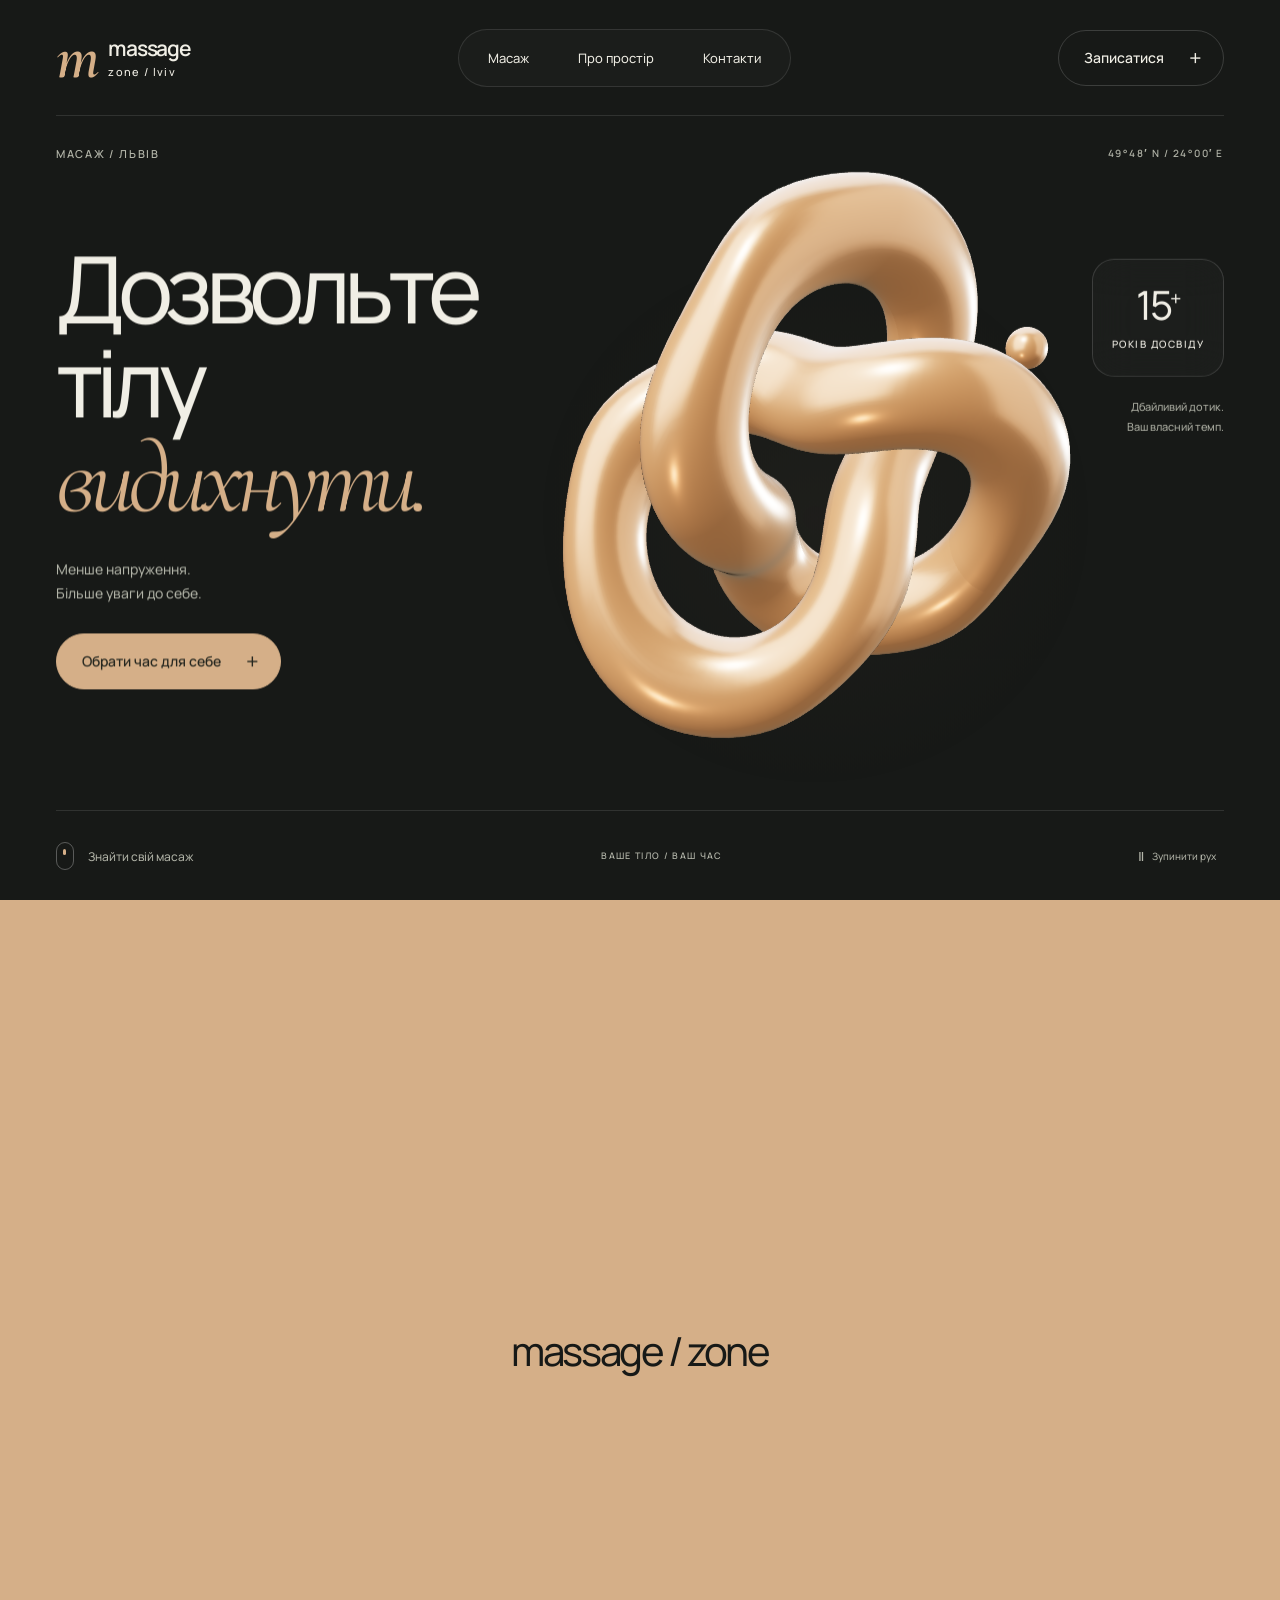
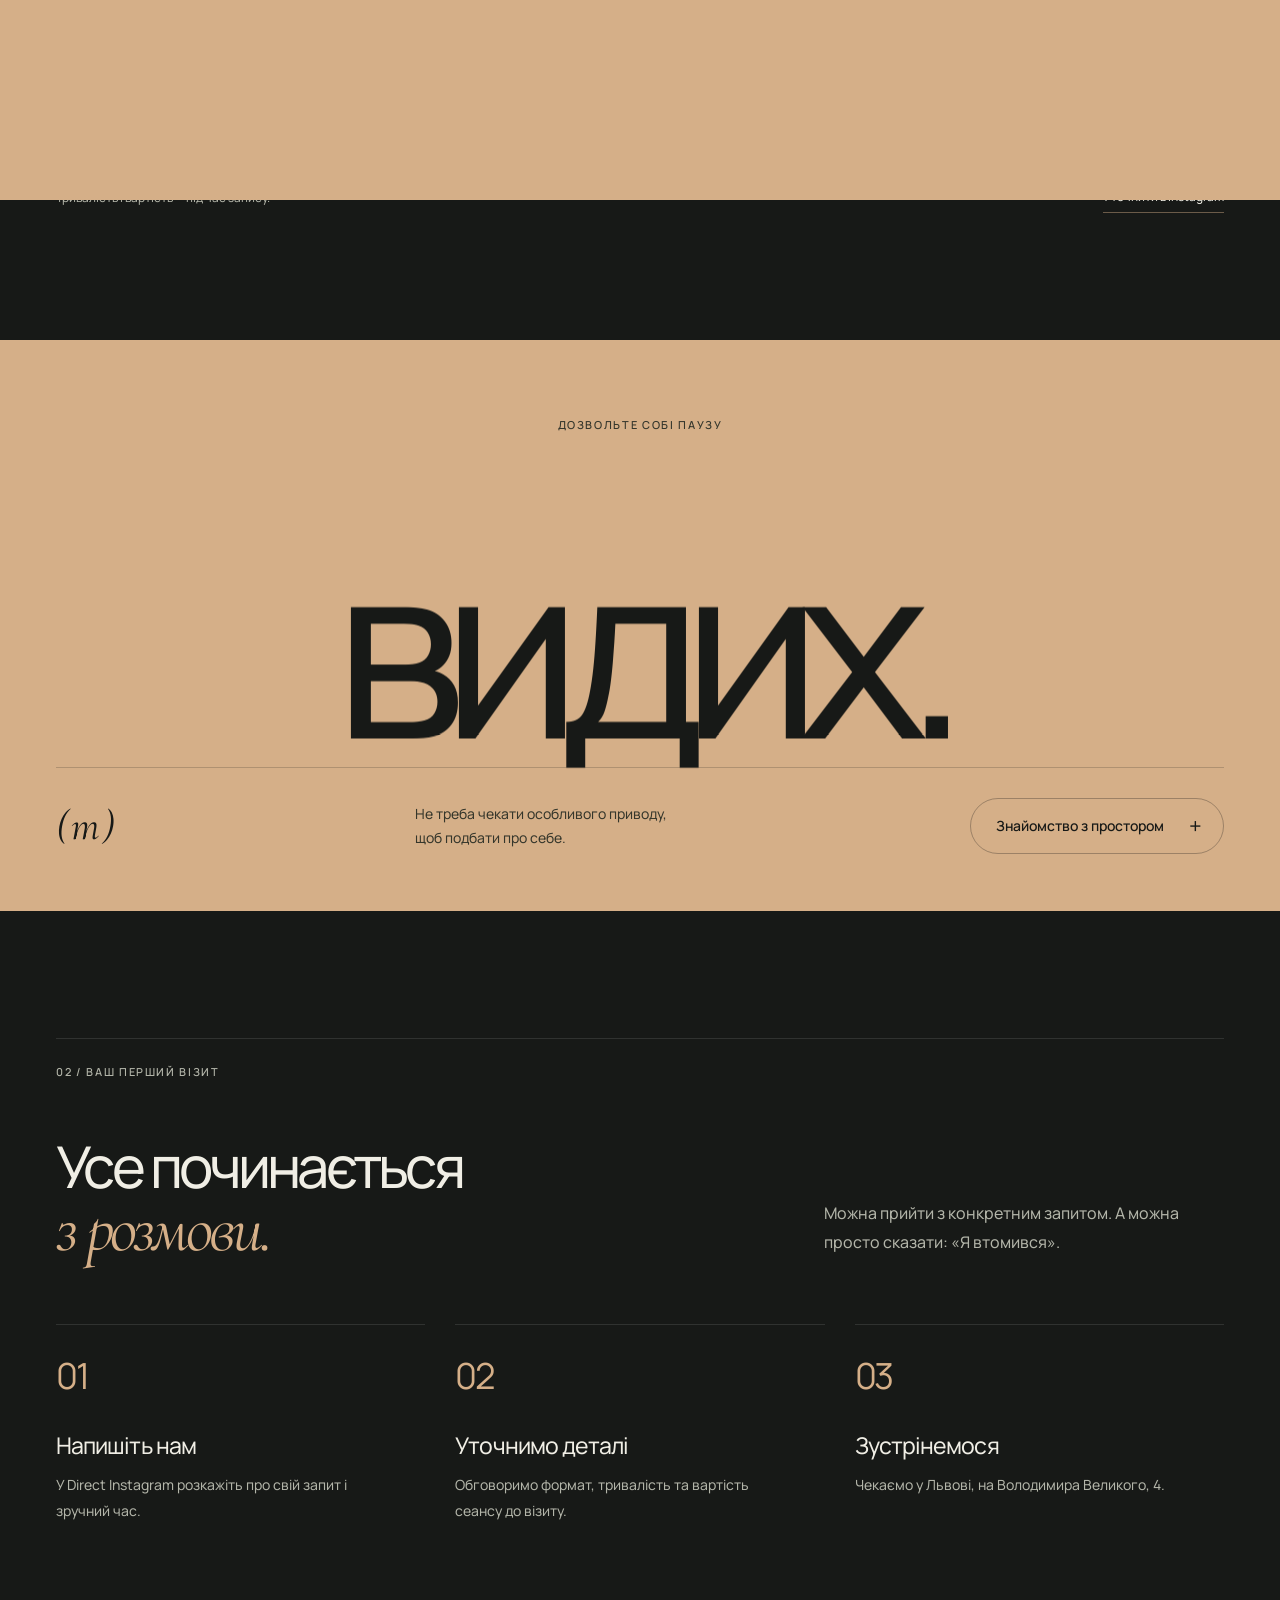
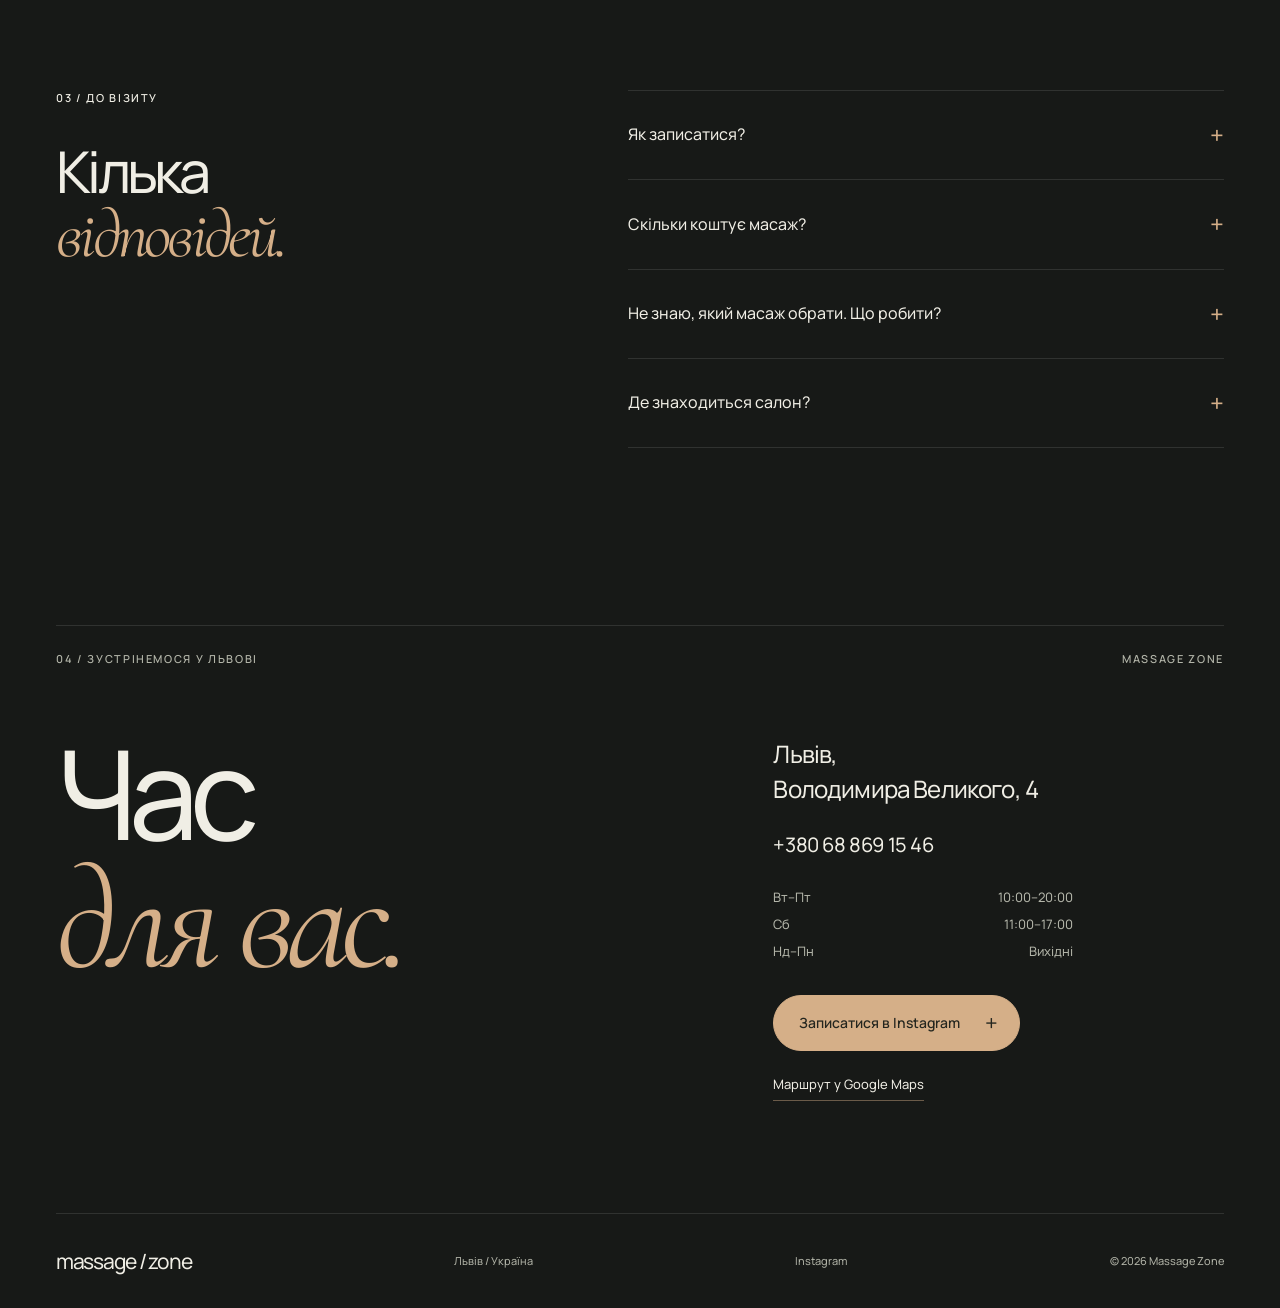
==== index.html @ 6e39dbd6 "Build Ukrainian Massage Zone Lviv website" ====
<!doctype html>
<html lang="uk">
<head>
  <meta charset="UTF-8"><meta name="viewport" content="width=device-width, initial-scale=1">
  <meta name="theme-color" content="#171917">
  <title>Massage Zone / Масаж у Львові</title>
  <meta name="description" content="Massage Zone Lviv — масаж із увагою до вашого тіла. 15+ років досвіду. Львів, вул. Володимира Великого, 4. Запис через Instagram.">
  <link rel="icon" href="./assets/favicon.svg" type="image/svg+xml">
  <link rel="preconnect" href="https://fonts.googleapis.com"><link rel="preconnect" href="https://fonts.gstatic.com" crossorigin>
  <link href="https://fonts.googleapis.com/css2?family=Manrope:wght@400;450;500;550;600;650;700&family=Cormorant+Garamond:ital,wght@0,400;0,500;1,400;1,500&display=swap" rel="stylesheet">
  <link rel="stylesheet" href="./style.css">
  <script src="./app.js" defer></script><script type="module" src="./scene.js"></script>
</head>
<body>
  <a class="skip-link" href="#main">Перейти до вмісту</a>
  <div class="page-curtain" aria-hidden="true"><span>massage / zone</span></div>
  <div class="cursor" aria-hidden="true"><span></span></div>
  <header class="header wrap">
    <a href="./index.html" class="brand" aria-label="Massage Zone — головна"><span class="brand-symbol" aria-hidden="true">m</span><span>massage<span class="brand-second">zone / lviv</span></span></a>
    <nav class="desktop-nav" aria-label="Головна навігація"><a href="#massage">Масаж</a><a href="./studio.html">Про простір</a><a href="#contacts">Контакти</a></nav>
    <a class="pill header-cta" href="https://www.instagram.com/massage.zone.lviv/" target="_blank" rel="noopener noreferrer">Записатися <span class="pill-symbol" aria-hidden="true">+</span></a>
    <button class="menu-toggle" aria-label="Відкрити меню" aria-expanded="false" aria-controls="mobile-nav"><span></span><span></span></button>
    <nav id="mobile-nav" class="mobile-nav" aria-label="Мобільна навігація" hidden><a href="#massage">Масаж</a><a href="./studio.html">Про простір</a><a href="#contacts">Контакти</a><a href="https://www.instagram.com/massage.zone.lviv/" target="_blank" rel="noopener noreferrer">Записатися в Instagram</a></nav>
  </header>
  <main id="main">
    <section class="hero wrap" aria-labelledby="hero-title">
      <div class="hero-topline"><span class="eyebrow">МАСАЖ / ЛЬВІВ</span><span class="eyebrow hero-coordinate">49°48′ N / 24°00′ E</span></div>
      <div class="hero-copy" data-depth="-0.055"><h1 id="hero-title">Дозвольте<br>тілу<br><em>видихнути.</em></h1><p>Менше напруження.<br>Більше уваги до себе.</p><a class="pill pill-warm main-cta" href="https://www.instagram.com/massage.zone.lviv/" target="_blank" rel="noopener noreferrer">Обрати час для себе <span class="pill-symbol" aria-hidden="true">+</span></a></div>
      <div class="sculpture-stage" data-depth="0.13"><div class="stage-halo" aria-hidden="true"></div><canvas id="sculpture" aria-label="Бурштинова об’ємна скульптура, що плавно реагує на рух курсора" role="img"></canvas><div id="webgl-fallback" class="webgl-fallback" hidden><span>тиша<br><em>всередині.</em></span></div></div>
      <aside class="hero-aside" data-depth="0.045"><div class="experience glass"><span class="stat-number">15<sup>+</sup></span><span class="eyebrow">РОКІВ ДОСВІДУ</span></div><p class="aside-note">Дбайливий дотик.<br>Ваш власний темп.</p></aside>
      <div class="hero-bottom"><a class="scroll-link" href="#massage"><span class="scroll-track" aria-hidden="true"><span></span></span>Знайти свій масаж</a><span class="hero-signature eyebrow">ВАШЕ ТІЛО / ВАШ ЧАС</span><button id="motion-toggle" class="motion-toggle" aria-label="Зупинити рух 3D-об’єкта" aria-pressed="false"><span aria-hidden="true">Ⅱ</span> <span class="motion-label">Зупинити рух</span></button></div>
    </section>
    <section id="massage" class="services section wrap" aria-labelledby="services-title">
      <div class="section-label"><span class="eyebrow">01 / МАСАЖ</span><span class="eyebrow">ПОЧНІМО З ВАШОГО ЗАПИТУ</span></div>
      <div class="section-heading reveal"><h2 id="services-title">Як почувається<br><em>ваше тіло?</em></h2><p>Напруга в плечах, втома у спині чи бажання сповільнитися. Розкажіть, що вас привело — сеанс підбираємо індивідуально.</p></div>
      <div class="service-grid">
        <button class="service-card reveal" data-service="back"><span class="card-top"><span class="card-number">01</span><span class="card-open" aria-hidden="true">+</span></span><span class="body-lines" aria-hidden="true"><span></span><span></span><span></span><span></span></span><span class="card-tag eyebrow">СПИНА / ШИЯ</span><span class="card-title">Розправити<br>плечі</span><span class="card-description">Коли спина нагадує про довгий день за столом.</span><span class="card-bottom">Детальніше <span aria-hidden="true">+</span></span></button>
        <button class="service-card reveal" data-service="lower"><span class="card-top"><span class="card-number">02</span><span class="card-open" aria-hidden="true">+</span></span><span class="body-lines lines-wave" aria-hidden="true"><span></span><span></span><span></span><span></span></span><span class="card-tag eyebrow">ПОПЕРЕК / УВАГА ДО ТІЛА</span><span class="card-title">Почути<br>своє тіло</span><span class="card-description">Коли хочеться приділити увагу напруженим ділянкам.</span><span class="card-bottom">Детальніше <span aria-hidden="true">+</span></span></button>
        <button class="service-card reveal" data-service="personal"><span class="card-top"><span class="card-number">03</span><span class="card-open" aria-hidden="true">+</span></span><span class="body-lines lines-round" aria-hidden="true"><span></span><span></span><span></span><span></span></span><span class="card-tag eyebrow">ІНДИВІДУАЛЬНИЙ СЕАНС</span><span class="card-title">Побути<br>для себе</span><span class="card-description">Коли потрібна пауза, у якій ви на першому місці.</span><span class="card-bottom">Детальніше <span aria-hidden="true">+</span></span></button>
      </div>
      <div class="service-footnote"><p>Тривалість і вартість — під час запису.</p><a class="text-link" href="https://www.instagram.com/massage.zone.lviv/" target="_blank" rel="noopener noreferrer">Уточнити в Instagram</a></div>
    </section>
    <section class="pause-section" aria-labelledby="pause-title"><div class="wrap pause-content"><span class="eyebrow">ДОЗВОЛЬТЕ СОБІ ПАУЗУ</span><h2 id="pause-title" data-depth="-0.065">видих.</h2><div class="pause-bottom"><span class="pause-mark" aria-hidden="true">( m )</span><p>Не треба чекати особливого приводу,<br>щоб подбати про себе.</p><a class="pill pill-outline" href="./studio.html">Знайомство з простором <span class="pill-symbol" aria-hidden="true">+</span></a></div></div></section>
    <section class="process section wrap" aria-labelledby="process-title"><div class="section-label"><span class="eyebrow">02 / ВАШ ПЕРШИЙ ВІЗИТ</span></div><div class="section-heading reveal"><h2 id="process-title">Усе починається<br><em>з розмови.</em></h2><p>Можна прийти з конкретним запитом. А можна просто сказати: «Я втомився».</p></div><div class="process-grid"><article class="process-card reveal"><span class="card-number">01</span><h3>Напишіть нам</h3><p>У Direct Instagram розкажіть про свій запит і зручний час.</p></article><article class="process-card reveal"><span class="card-number">02</span><h3>Уточнимо деталі</h3><p>Обговоримо формат, тривалість та вартість сеансу до візиту.</p></article><article class="process-card reveal"><span class="card-number">03</span><h3>Зустрінемося</h3><p>Чекаємо у Львові, на Володимира Великого, 4.</p></article></div></section>
    <section class="faq section wrap" aria-labelledby="faq-title"><div class="faq-heading"><span class="eyebrow">03 / ДО ВІЗИТУ</span><h2 id="faq-title">Кілька<br><em>відповідей.</em></h2></div><div class="faq-list"><details><summary>Як записатися?<span aria-hidden="true">+</span></summary><p>Напишіть у <a href="https://www.instagram.com/massage.zone.lviv/" target="_blank" rel="noopener noreferrer">Direct Instagram</a> або зателефонуйте <a href="tel:+380688691546">+380 68 869 15 46</a>. Узгодимо зручний час і деталі сеансу.</p></details><details><summary>Скільки коштує масаж?<span aria-hidden="true">+</span></summary><p>Актуальну вартість і тривалість обраного сеансу уточнюйте в Instagram. Домовтеся про всі деталі перед візитом.</p></details><details><summary>Не знаю, який масаж обрати. Що робити?<span aria-hidden="true">+</span></summary><p>Почніть із того, що відчуваєте і чого очікуєте від візиту. У Massage Zone сеанси підбирають індивідуально.</p></details><details><summary>Де знаходиться салон?<span aria-hidden="true">+</span></summary><p>Львів, вул. Володимира Великого, 4. <a href="https://maps.app.goo.gl/EedyJrFYMkZ4gdkcA?g_st=ic" target="_blank" rel="noopener noreferrer">Відкрити маршрут у Google Maps</a>.</p></details></div></section>
    <section id="contacts" class="contacts section wrap" aria-labelledby="contact-title"><div class="section-label"><span class="eyebrow">04 / ЗУСТРІНЕМОСЯ У ЛЬВОВІ</span><span class="eyebrow">MASSAGE ZONE</span></div><div class="contact-main"><h2 id="contact-title">Час<br><em>для вас.</em></h2><div class="contact-info"><p class="contact-address">Львів,<br>Володимира Великого, 4</p><a class="phone" href="tel:+380688691546">+380 68 869 15 46</a><div class="hours"><span>Вт–Пт</span><span>10:00–20:00</span><span>Сб</span><span>11:00–17:00</span><span>Нд–Пн</span><span>Вихідні</span></div><div class="contact-actions"><a class="pill pill-warm" href="https://www.instagram.com/massage.zone.lviv/" target="_blank" rel="noopener noreferrer">Записатися в Instagram <span class="pill-symbol" aria-hidden="true">+</span></a><a class="text-link" href="https://maps.app.goo.gl/EedyJrFYMkZ4gdkcA?g_st=ic" target="_blank" rel="noopener noreferrer">Маршрут у Google Maps</a></div></div></div></section>
  </main>
  <footer class="footer wrap"><a href="./index.html" class="footer-brand">massage / zone</a><span>Львів / Україна</span><a href="https://www.instagram.com/massage.zone.lviv/" target="_blank" rel="noopener noreferrer">Instagram</a><span>© <span class="year">2026</span> Massage Zone</span></footer>
  <dialog id="service-dialog" class="service-dialog"><button class="dialog-close" aria-label="Закрити опис">×</button><span class="eyebrow" id="dialog-tag"></span><h2 id="dialog-title"></h2><p id="dialog-description"></p><div class="dialog-note">Формат, тривалість і вартість уточнюємо індивідуально перед записом.</div><a class="pill pill-warm" href="https://www.instagram.com/massage.zone.lviv/" target="_blank" rel="noopener noreferrer">Обговорити сеанс в Instagram <span class="pill-symbol" aria-hidden="true">+</span></a></dialog>
</body>
</html>
---- style.css ----
:root{--bg:#171917;--surface:#212421;--ink:#f0eee5;--muted:#b3b5a9;--accent:#d5af88;--line:#ffffff1c;--ease:cubic-bezier(.215,.61,.355,1);--sans:'Manrope',sans-serif;--serif:'Cormorant Garamond',serif;color-scheme:dark;font-family:var(--sans);font-size:16px}
*{box-sizing:border-box}html{scroll-behavior:smooth;scroll-padding-top:90px}body{margin:0;background:var(--bg);color:var(--ink);font-weight:450;-webkit-font-smoothing:antialiased}body.dialog-open{overflow:hidden}::selection{background:var(--accent);color:var(--bg)}a{color:inherit;text-decoration:none}button{font:inherit;color:inherit;cursor:pointer}button,a,summary{-webkit-tap-highlight-color:transparent}button{border:0}button:focus-visible,a:focus-visible,summary:focus-visible{outline:2px solid var(--accent);outline-offset:6px}button:disabled{cursor:default}p{font-size:1rem;line-height:1.8;color:var(--muted);margin:0}h1,h2,h3{margin:0;font-weight:450;letter-spacing:-.065em;line-height:1.02}em{font-family:var(--serif);font-weight:400;letter-spacing:-.055em}img{display:block;max-width:100%}sup{font-size:.5em;vertical-align:super}a,button,summary{touch-action:manipulation}.wrap{width:calc(100% - 112px);max-width:1488px;margin-inline:auto}.section{padding-block:112px}.eyebrow{font-size:11px;line-height:1.6;letter-spacing:.15em;font-weight:550;text-transform:uppercase}.skip-link{position:fixed;left:16px;top:-100px;z-index:200;padding:12px 20px;background:var(--accent);color:var(--bg)}.skip-link:focus{top:16px}.header{height:116px;display:flex;align-items:center;justify-content:space-between;position:relative;z-index:20;border-bottom:1px solid var(--line)}.brand{display:flex;align-items:center;gap:12px;font-size:21px;font-weight:600;letter-spacing:-.06em;line-height:1}.brand-symbol{font-family:var(--serif);font-style:italic;font-size:64px;line-height:.6;letter-spacing:-.12em;margin-right:4px;color:var(--accent)}.brand-second{display:block;font-size:11px;font-weight:500;letter-spacing:.12em;margin-top:7px}.desktop-nav{display:flex;padding:7px;background:#ffffff05;border:1px solid var(--line);border-radius:100px;gap:5px}.desktop-nav a{padding:12px 22px;font-size:13px;transition:background .3s var(--ease),color .3s var(--ease);border-radius:100px}.desktop-nav a:hover,.desktop-nav a[aria-current]{background:#ffffff11;color:var(--accent)}.pill{display:inline-flex;align-items:center;justify-content:center;gap:25px;padding:16px 21px 16px 25px;border:1px solid #ffffff29;border-radius:100px;font-size:14px;font-weight:550;transition:background .3s var(--ease),color .3s var(--ease),transform .3s var(--ease);white-space:nowrap}.pill:hover{background:var(--ink);color:var(--bg)}.pill-symbol{font-size:22px;line-height:1;font-weight:400}.pill-warm{background:var(--accent);color:#24261f;border-color:var(--accent)}.pill-warm:hover{background:#edccaa;border-color:#edccaa}.pill-outline{background:transparent}.menu-toggle,.mobile-nav{display:none}.hero{height:min(825px,calc(100svh - 116px));min-height:640px;position:relative;padding-top:29px}.hero-topline{display:flex;justify-content:space-between;color:var(--muted);position:relative;z-index:4}.hero-coordinate{font-size:10px}.hero-copy{position:absolute;left:0;top:119px;width:39%;z-index:5;will-change:transform}.hero-copy h1{font-size:clamp(65px,7.25vw,116px);font-weight:450;line-height:1.01;letter-spacing:-.073em}.hero-copy h1 em{display:inline-block;color:var(--accent);font-size:1.075em;line-height:.95;letter-spacing:-.07em}.hero-copy p{font-size:14px;line-height:1.7;margin-top:30px}.main-cta{margin-top:28px}.sculpture-stage{position:absolute;left:38%;top:50px;width:54%;height:calc(100% - 110px);z-index:2;will-change:transform}.stage-halo{position:absolute;inset:9% 0 0;background:radial-gradient(ellipse at center,#ba98720b,transparent 64%);pointer-events:none}.sculpture-stage canvas{position:relative;width:100%;height:100%;display:block;cursor:grab}.sculpture-stage canvas:active{cursor:grabbing}.hero-aside{position:absolute;right:0;top:148px;width:132px;z-index:6;will-change:transform}.glass{border:1px solid #ffffff25;background:#ffffff06;backdrop-filter:blur(20px);-webkit-backdrop-filter:blur(20px);border-radius:22px}.experience{padding:24px 17px;display:flex;flex-direction:column;align-items:center;gap:10px}.stat-number{font-size:40px;line-height:1.05;letter-spacing:-.06em}.experience .eyebrow{font-size:9px;white-space:nowrap}.aside-note{font-size:11px;line-height:1.8;margin-top:20px;text-align:right}.hero-bottom{position:absolute;bottom:27px;left:0;right:0;display:flex;justify-content:space-between;align-items:center;border-top:1px solid var(--line);padding-top:28px;z-index:6}.scroll-link{display:flex;align-items:center;gap:14px;font-size:12px;color:var(--muted);transition:color .3s}.scroll-link:hover{color:var(--ink)}.scroll-track{display:block;width:18px;height:28px;border:1px solid #ffffff4a;border-radius:20px;position:relative}.scroll-track span{position:absolute;width:3px;height:6px;border-radius:3px;background:var(--accent);top:6px;left:6px}.hero-signature{color:var(--muted);font-size:9px}.motion-toggle{display:flex;gap:8px;align-items:center;background:transparent;font-size:10px;color:var(--muted);padding:8px}.motion-toggle>span:first-child{font-size:13px}.webgl-fallback{height:100%;display:flex;align-items:center;justify-content:center;color:var(--accent);font-size:clamp(40px,5vw,90px);letter-spacing:-.07em;text-align:center}.webgl-fallback[hidden]{display:none}.section-label{display:flex;justify-content:space-between;gap:20px;color:var(--muted);padding-top:24px;border-top:1px solid var(--line)}.section-heading{display:grid;grid-template-columns:1.1fr .7fr;gap:12%;align-items:end;margin-top:56px;margin-bottom:60px}.section-heading h2,.faq h2{font-size:clamp(44px,4.5vw,72px)}.section-heading h2 em,.faq h2 em{font-size:1.17em;color:var(--accent)}.section-heading>p{font-size:16px;max-width:400px;line-height:1.85;padding-bottom:6px}.service-grid{display:grid;grid-template-columns:repeat(3,1fr);gap:16px}.service-card{position:relative;display:flex;flex-direction:column;text-align:left;background:var(--surface);padding:28px;border:1px solid #ffffff09;border-radius:25px;min-height:443px;overflow:hidden;transition:transform .5s var(--ease),background .3s var(--ease),box-shadow .5s var(--ease);z-index:1}.service-card:hover,.service-card:focus-visible{transform:translateY(-12px) scale(1.015);background:#2a2e28;box-shadow:0 24px 48px #0005;z-index:3}.card-top{display:flex;align-items:center;justify-content:space-between;width:100%}.card-number{font-size:36px;font-weight:400;letter-spacing:-.06em;color:var(--accent)}.card-open{width:34px;height:34px;border:1px solid #ffffff24;border-radius:50%;display:grid;place-items:center;font-size:22px;color:var(--muted);transition:background .3s,color .3s}.service-card:hover .card-open{background:var(--accent);color:var(--bg);border-color:var(--accent)}.body-lines{height:110px;width:130px;display:flex;position:relative;align-self:flex-end;margin-top:-10px;opacity:.27;transform:rotate(-23deg);pointer-events:none}.body-lines>span{position:absolute;border:1px solid var(--accent);height:95px;width:64px;border-radius:50%;left:0;top:0}.body-lines>span:nth-child(2){left:20px}.body-lines>span:nth-child(3){left:40px}.body-lines>span:nth-child(4){left:60px}.lines-wave{transform:rotate(26deg)}.lines-wave>span{border-radius:50% 25% 50% 25%}.lines-round{transform:rotate(0)}.lines-round>span{height:82px;width:82px;left:20px;top:15px}.lines-round>span:nth-child(2){left:20px;top:5px}.lines-round>span:nth-child(3){left:20px;top:-5px}.lines-round>span:nth-child(4){left:20px;top:-15px}.card-tag{font-size:10px;color:var(--muted);margin-top:15px}.card-title{font-size:34px;line-height:1.12;letter-spacing:-.05em;margin-top:15px;display:block}.card-description{font-size:13px;line-height:1.8;color:var(--muted);max-width:270px;margin-top:17px}.card-bottom{display:flex;width:100%;justify-content:space-between;margin-top:28px;padding-top:19px;border-top:1px solid var(--line);font-size:12px}.card-bottom span{font-size:18px;line-height:1}.service-footnote{display:flex;justify-content:space-between;gap:20px;margin-top:30px}.service-footnote p,.service-footnote a{font-size:12px}.text-link{border-bottom:1px solid #d5af8870;padding-bottom:5px;font-size:13px;line-height:1.7;transition:color .3s,border-color .3s}.text-link:hover{color:var(--accent);border-color:var(--accent)}.pause-section{background:#d5af88;color:var(--bg);position:relative;overflow:hidden;padding:76px 0 57px;margin:15px 0}.pause-content>.eyebrow{display:block;text-align:center;color:#34362c}.pause-content h2{font-size:clamp(130px,19vw,300px);line-height:1.18;font-weight:450;text-align:center;letter-spacing:-.095em;padding:10px 0 36px;will-change:transform}.pause-bottom{display:flex;align-items:center;justify-content:space-between;gap:24px;padding-top:30px;border-top:1px solid #17191733}.pause-mark{font:italic 42px var(--serif);letter-spacing:-.08em}.pause-bottom p{font-size:14px;color:#35362b;line-height:1.7}.pause-bottom .pill{border-color:#1719174d}.pause-bottom .pill:hover{background:var(--bg);color:var(--accent)}.process-grid{display:grid;grid-template-columns:repeat(3,1fr);gap:30px}.process-card{border-top:1px solid var(--line);padding-top:26px}.process-card h3{font-size:23px;letter-spacing:-.04em;margin-top:34px}.process-card p{max-width:320px;font-size:14px;margin-top:15px}.faq{display:grid;grid-template-columns:.8fr 1.2fr;gap:15%;padding-top:50px}.faq h2{margin-top:35px}.faq-list{padding-top:5px}.faq details{border-top:1px solid var(--line);padding:25px 0}.faq details:last-child{border-bottom:1px solid var(--line)}.faq summary{list-style:none;cursor:pointer;display:flex;justify-content:space-between;align-items:center;gap:20px;font-size:16px;line-height:1.6}.faq summary::-webkit-details-marker{display:none}.faq summary span{font-size:24px;color:var(--accent);transition:transform .3s}.faq details[open] summary span{transform:rotate(45deg)}.faq details p{font-size:14px;margin-top:18px;max-width:95%}.faq details a{color:var(--ink);text-decoration:underline;text-underline-offset:4px}.contacts{padding-top:65px}.contact-main{display:grid;grid-template-columns:1fr .75fr;gap:10%;padding-top:65px}.contact-main h2{font-size:clamp(85px,9.7vw,155px);line-height:.96}.contact-main h2 em{font-size:1.15em;color:var(--accent)}.contact-info{padding-top:4px}.contact-address{font-size:24px;letter-spacing:-.035em;line-height:1.45;color:var(--ink)}.phone{display:block;font-size:20px;letter-spacing:-.02em;margin-top:24px}.hours{display:grid;grid-template-columns:1fr 1fr;max-width:300px;gap:9px 30px;font-size:13px;color:var(--muted);margin-top:30px}.hours span:nth-child(even){text-align:right}.contact-actions{display:flex;align-items:flex-start;flex-direction:column;gap:22px;margin-top:35px}.footer{padding-block:33px;border-top:1px solid var(--line);display:flex;justify-content:space-between;align-items:center;gap:20px;font-size:11px;color:var(--muted)}.footer-brand{font-size:21px;letter-spacing:-.06em;color:var(--ink)}.footer>a:last-of-type:hover{color:var(--accent)}.service-dialog{color:var(--ink);background:#242823;padding:48px;max-width:550px;width:calc(100% - 36px);border:1px solid #ffffff26;border-radius:28px;overflow:visible;box-shadow:0 50px 140px #0008}.service-dialog::backdrop{background:#0b0d0bc7;backdrop-filter:blur(12px)}.service-dialog[open]{animation:dialog-in .3s var(--ease)}.service-dialog .eyebrow{color:var(--accent);padding-right:25px}.service-dialog h2{font-size:50px;letter-spacing:-.055em;line-height:1.05;margin-top:26px}.service-dialog p{font-size:15px;margin-top:25px}.dialog-note{font-size:12px;color:var(--muted);line-height:1.8;margin:28px 0}.service-dialog .pill{font-size:13px;gap:12px;padding-inline:20px;width:100%;white-space:normal}.dialog-close{position:absolute;right:20px;top:15px;background:transparent;font-size:30px;color:var(--muted);width:40px;height:40px;display:grid;place-items:center}.page-curtain{position:fixed;z-index:100;inset:0;background:var(--accent);transform:translateY(100%);display:flex;align-items:center;justify-content:center;pointer-events:none;transition:transform .5s var(--ease);color:var(--bg);font-size:40px;letter-spacing:-.06em}.page-curtain.active{transform:translateY(0);pointer-events:auto}.cursor{position:fixed;top:0;left:0;width:36px;height:36px;border:1px solid #d5af8870;border-radius:50%;pointer-events:none;z-index:150;display:none;align-items:center;justify-content:center;transform:translate(-100px,-100px);transition:width .3s var(--ease),height .3s var(--ease),background .3s var(--ease);mix-blend-mode:normal}.cursor>span{width:5px;height:5px;border-radius:50%;background:var(--accent)}.cursor.hover{width:58px;height:58px;background:#d5af8810}.cursor.hidden{opacity:0}.custom-cursor,.custom-cursor a,.custom-cursor button,.custom-cursor summary,.custom-cursor canvas{cursor:none}.custom-cursor .cursor{display:flex}.js .reveal{opacity:0;transition:opacity .6s var(--ease)}.js .reveal.visible{opacity:1}.studio-hero{padding-top:50px}.studio-layout{display:grid;grid-template-columns:1.1fr .7fr;gap:13%;margin-top:65px}.studio-copy h1{font-size:clamp(64px,6.5vw,104px);line-height:1}.studio-copy h1 em{font-size:1.12em;color:var(--accent)}.studio-intro{color:var(--ink);font-size:19px;line-height:1.7;max-width:450px;margin-top:36px}.studio-copy>p:not(.studio-intro){max-width:450px;font-size:15px;margin-top:22px}.studio-stat{display:flex;align-items:center;gap:28px;margin:40px 0}.studio-stat>span:first-child{font-size:108px;letter-spacing:-.07em;line-height:1;color:var(--accent)}.studio-stat .eyebrow{font-size:10px;line-height:1.9}.studio-photo{margin:0;padding-top:18px}.photo-frame{overflow:hidden;border-radius:130px 130px 22px 22px;max-width:400px;margin:auto;will-change:transform}.photo-frame img{width:100%;height:auto;filter:saturate(.7);aspect-ratio:381/677;object-fit:cover}.studio-photo figcaption{display:flex;justify-content:space-between;font-size:10px;color:var(--muted);margin-top:30px;gap:10px}.studio-visit{border-top:1px solid var(--line);padding-top:55px}.studio-visit h2{font-size:clamp(64px,7vw,112px);margin-top:45px}.studio-visit h2 em{color:var(--accent);font-size:1.14em}.studio-visit-info{display:flex;justify-content:space-between;gap:30px;align-items:end;margin-top:45px}.studio-visit-info p{line-height:2;font-size:16px}.studio-visit-info a:not(.pill){color:var(--ink)}@keyframes dialog-in{from{opacity:0;transform:translateY(15px)}to{opacity:1;transform:translateY(0)}}
@media(min-width:1700px){.hero-copy h1{font-size:124px}.hero{height:860px;max-height:none}.hero-copy{top:145px}.sculpture-stage{top:70px}.hero-aside{top:180px}}
@media(max-width:1100px){.wrap{width:calc(100% - 64px)}.header{height:100px}.desktop-nav a{padding:11px 16px}.header-cta{font-size:12px;padding:14px 17px}.hero{height:700px;min-height:620px}.hero-copy{top:135px;width:43%}.hero-copy h1{font-size:7.6vw}.hero-aside{top:120px;width:105px}.experience{padding:19px 10px}.experience .eyebrow{font-size:8px}.stat-number{font-size:36px}.sculpture-stage{left:37%;width:61%;top:95px;height:76%}.hero-signature{display:none}.aside-note{font-size:10px}.section{padding-block:90px}.section-heading{gap:8%}.service-card{padding:23px;min-height:423px}.card-title{font-size:30px}.card-description{font-size:12px}.card-tag{font-size:9px}.pause-bottom p{font-size:12px}.pause-bottom .pill{font-size:12px;gap:16px}.faq{gap:10%;padding-top:45px}.studio-layout{gap:9%;grid-template-columns:1.1fr .8fr}}
@media(max-width:760px){html{scroll-padding-top:30px}.wrap{width:calc(100% - 40px)}.header{height:86px}.brand{font-size:18px;gap:9px}.brand-symbol{font-size:54px}.brand-second{font-size:9px;margin-top:6px}.desktop-nav,.header-cta{display:none}.menu-toggle{display:flex;flex-direction:column;gap:6px;padding:15px 4px 15px 20px;background:transparent;width:48px;height:46px;justify-content:center}.menu-toggle span{display:block;width:24px;height:1px;background:var(--ink);transition:transform .3s}.menu-toggle[aria-expanded=true] span:first-child{transform:translateY(3.5px) rotate(45deg)}.menu-toggle[aria-expanded=true] span:last-child{transform:translateY(-3.5px) rotate(-45deg)}.mobile-nav:not([hidden]){display:flex;position:absolute;top:85px;left:-20px;right:-20px;background:#20241ffa;backdrop-filter:blur(20px);flex-direction:column;padding:25px 20px 30px;gap:4px;border-bottom:1px solid var(--line)}.mobile-nav a{padding:14px 4px;font-size:20px;letter-spacing:-.03em}.hero{height:790px;min-height:0;max-height:none;padding-top:25px}.hero-coordinate{display:none}.hero-copy{top:76px;width:100%;transform:none!important}.hero-copy h1{font-size:clamp(53px,13.3vw,89px);line-height:1.01;max-width:80%}.hero-copy h1 br:nth-of-type(2){display:none}.hero-copy h1 em{display:block;line-height:1.1;font-size:1.16em;margin-top:0}.hero-copy p{font-size:12px;margin-top:17px;line-height:1.6}.main-cta{margin-top:20px;font-size:13px;padding:14px 18px;gap:18px}.sculpture-stage{top:330px;left:14%;width:87%;height:340px;transform:none!important}.hero-aside{top:431px;left:0;right:auto;width:91px;transform:none!important}.experience{padding:17px 10px;gap:8px;border-radius:19px}.stat-number{font-size:36px}.experience .eyebrow{font-size:7px}.aside-note{font-size:9px;text-align:left;margin-top:13px;line-height:1.7}.hero-bottom{bottom:23px;padding-top:23px}.scroll-link{font-size:11px;gap:10px}.motion-label{display:none}.motion-toggle{padding:10px}.motion-toggle>span:first-child{font-size:17px}.section{padding-block:75px}.section-label{padding-top:20px}.section-label .eyebrow{font-size:9px}.section-label .eyebrow:last-child:not(:first-child){display:none}.section-heading{display:flex;flex-direction:column;align-items:flex-start;gap:26px;margin-top:36px;margin-bottom:37px}.section-heading h2,.faq h2{font-size:48px;line-height:1.05}.section-heading>p{font-size:14px;max-width:380px;line-height:1.8}.service-grid{grid-template-columns:1fr;gap:16px}.service-card{min-height:300px;padding:26px}.card-top{width:100%}.body-lines{position:absolute;right:30px;top:97px;opacity:.25;height:100px}.card-title{font-size:34px;line-height:1.05;max-width:65%}.card-tag{margin-top:30px;font-size:9px}.card-description{font-size:13px;max-width:76%;margin-top:15px}.card-bottom{margin-top:22px}.service-card:hover{transform:translateY(-5px) scale(1.005)}.card-number{font-size:32px}.service-footnote{flex-direction:column;align-items:flex-start;gap:9px;margin-top:22px}.service-footnote p,.service-footnote a{font-size:12px}.pause-section{margin:0;padding:45px 0 35px}.pause-content>.eyebrow{font-size:9px}.pause-content h2{font-size:27vw;padding:20px 0 32px}.pause-bottom{display:grid;grid-template-columns:1fr 3fr;gap:20px}.pause-bottom p{font-size:12px}.pause-mark{font-size:35px}.pause-bottom .pill{grid-column:1/-1;justify-self:start;font-size:12px}.process-grid{grid-template-columns:1fr;gap:28px}.process-card{display:grid;grid-template-columns:50px 1fr;column-gap:24px;padding-top:22px}.process-card .card-number{grid-row:1/3}.process-card h3{font-size:21px;margin-top:2px}.process-card p{font-size:13px;margin-top:12px;max-width:none}.faq{display:block;padding-top:25px}.faq h2{margin-top:24px}.faq-list{margin-top:38px}.faq details{padding:23px 0}.faq summary{font-size:14px;gap:15px}.faq details p{font-size:13px;max-width:100%}.contact-main{display:block;padding-top:45px}.contact-main h2{font-size:93px}.contact-info{margin-top:47px}.contact-address{font-size:23px}.phone{font-size:21px}.hours{font-size:13px;max-width:280px}.contact-actions .pill{font-size:13px;gap:16px}.footer{display:grid;grid-template-columns:1fr 1fr;gap:23px 10px;padding-block:28px;font-size:9px}.footer>span:last-child{text-align:right}.footer>span:nth-child(2){text-align:right}.footer-brand{font-size:19px}.service-dialog{padding:38px 25px;max-height:calc(100svh - 40px);overflow:auto}.service-dialog h2{font-size:42px}.service-dialog p{font-size:14px}.service-dialog .pill{font-size:12px;padding:15px}.page-curtain{font-size:30px}.studio-hero{padding-top:32px}.studio-layout{display:flex;flex-direction:column;gap:50px;margin-top:38px}.studio-copy h1{font-size:76px}.studio-intro{font-size:17px;margin-top:29px}.studio-copy>p:not(.studio-intro){font-size:14px}.studio-stat>span:first-child{font-size:95px}.studio-stat .eyebrow{font-size:9px}.studio-copy>.pill{font-size:12px;gap:18px}.studio-photo{padding-top:0}.photo-frame{max-width:345px;border-radius:110px 110px 20px 20px;transform:none!important}.studio-photo figcaption{margin-top:22px;font-size:10px}.studio-visit h2{font-size:67px}.studio-visit-info{flex-direction:column;align-items:flex-start;gap:25px}.studio-visit-info p{font-size:14px}.studio-visit-info .pill{font-size:12px}}
@media(max-width:370px){.hero{height:770px}.hero-copy h1{font-size:48px}.hero-copy h1 em{font-size:1.13em}.sculpture-stage{top:335px;height:300px}.hero-aside{top:422px}.service-card{padding:22px}.section-heading h2,.faq h2{font-size:42px}.contact-main h2{font-size:80px}.studio-copy h1{font-size:65px}.pill{white-space:normal;text-align:left}}
@media(prefers-reduced-motion:reduce){html{scroll-behavior:auto}*,*::before,*::after{animation:none!important;transition:none!important}.js .reveal{opacity:1}[data-depth]{transform:none!important}.service-card:hover{transform:none}.cursor{display:none!important}.custom-cursor,.custom-cursor a,.custom-cursor button,.custom-cursor summary,.custom-cursor canvas{cursor:auto}.page-curtain{display:none}}
.hero{min-height:700px}.experience .eyebrow{font-size:10px;white-space:normal;text-align:center}@media(max-width:760px){.hero{min-height:0}.experience .eyebrow{font-size:10px;line-height:1.6}}
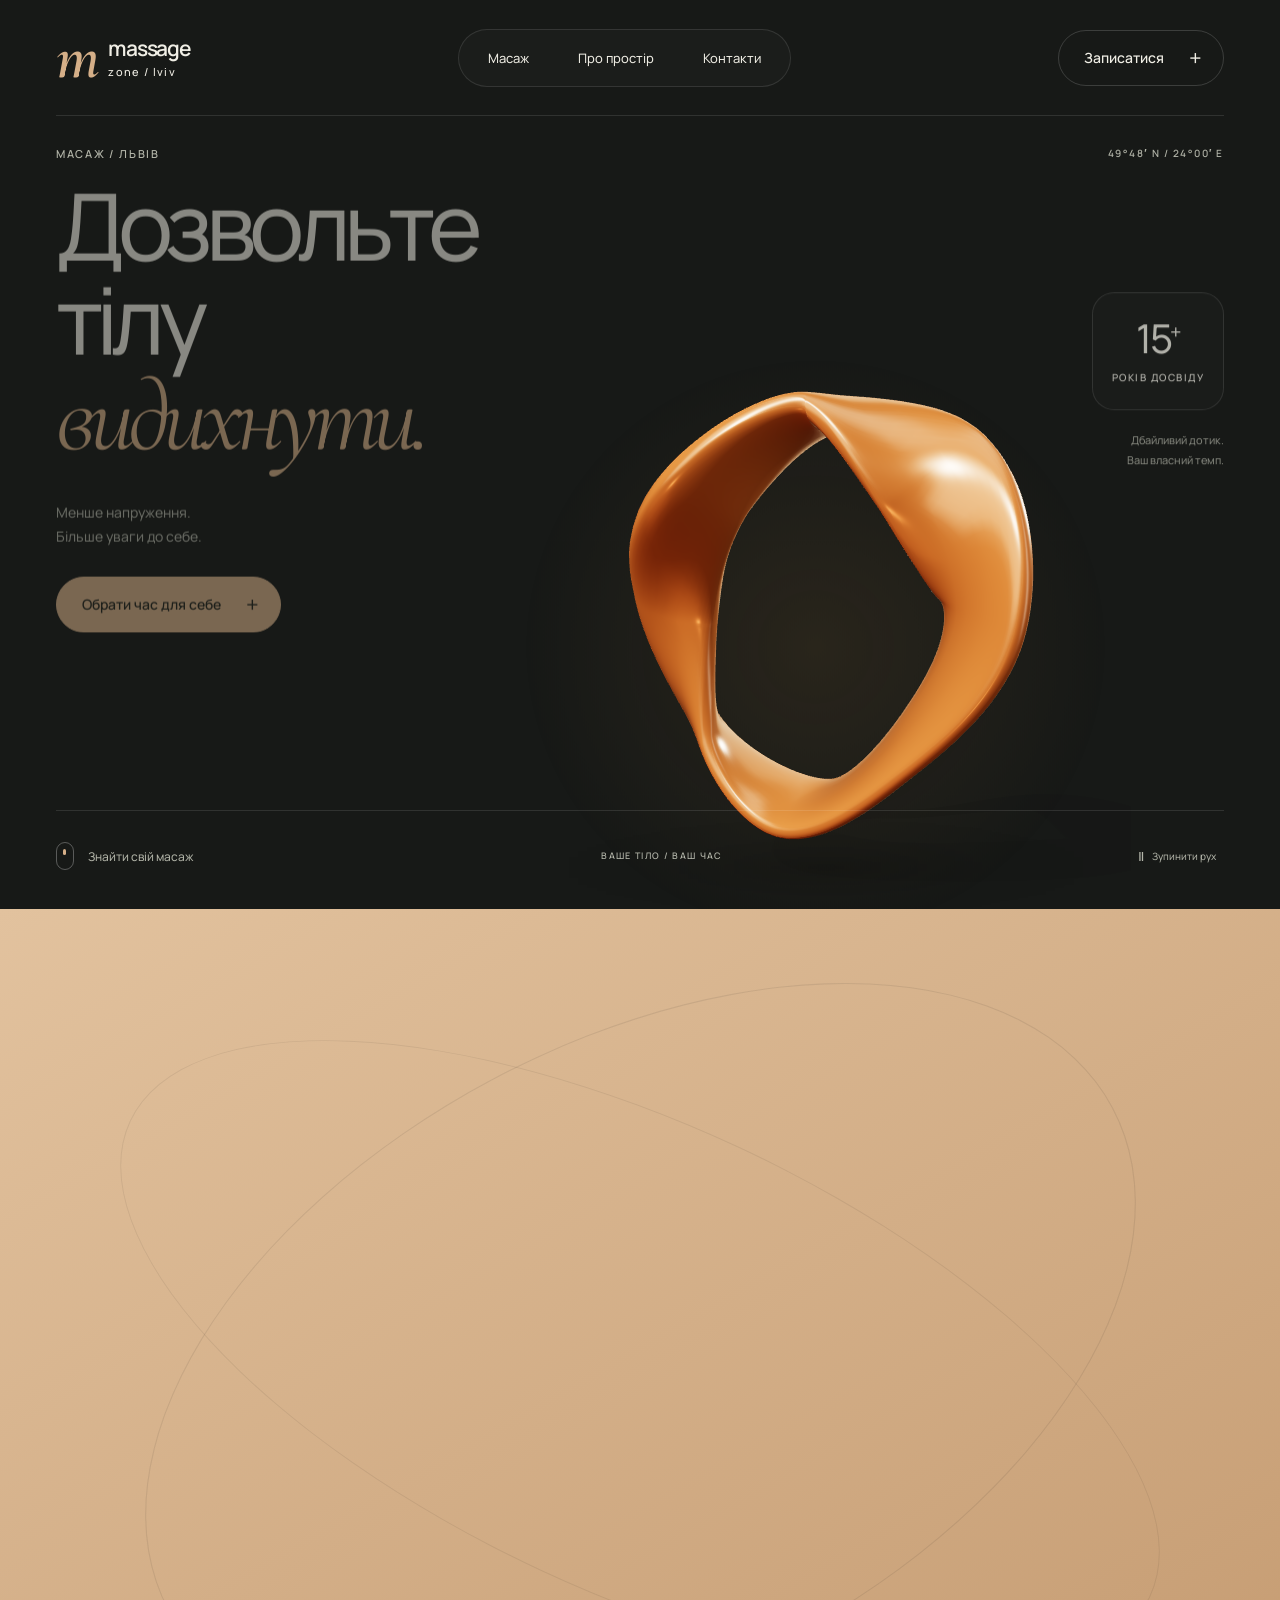
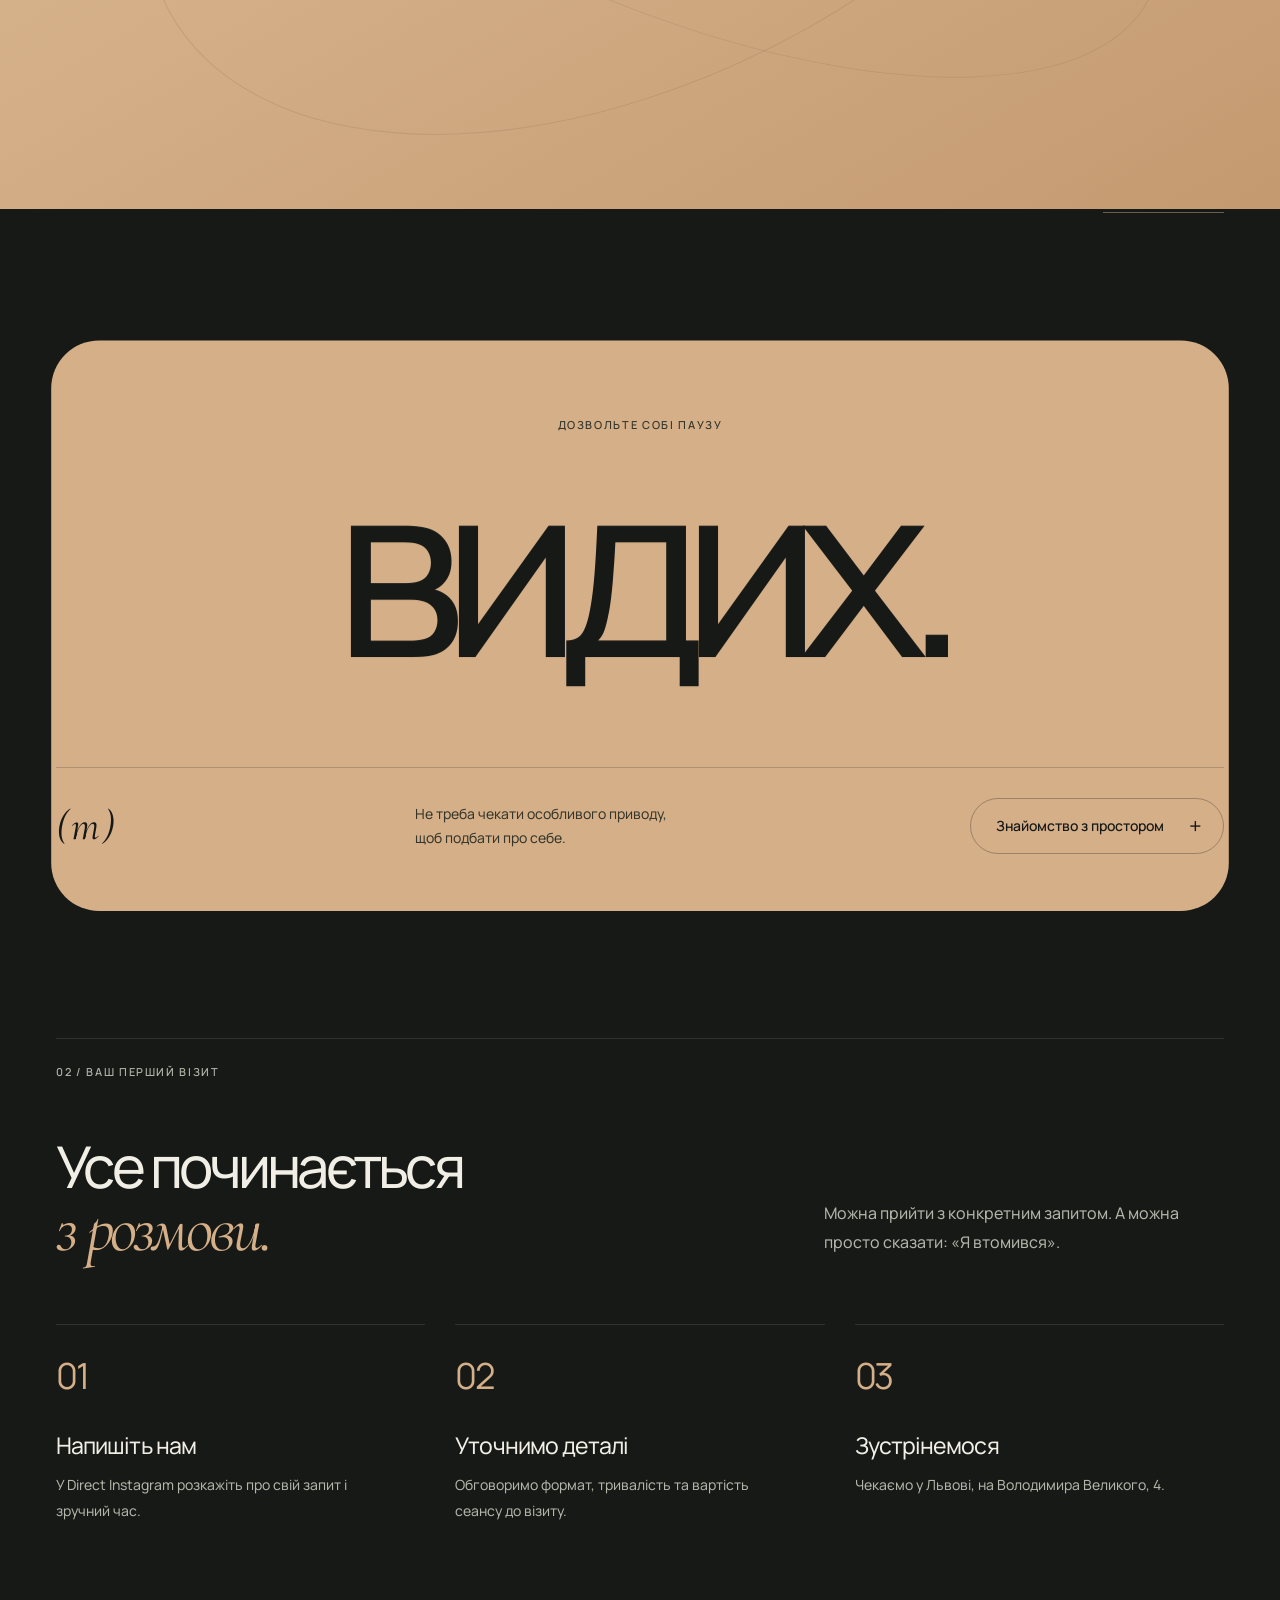
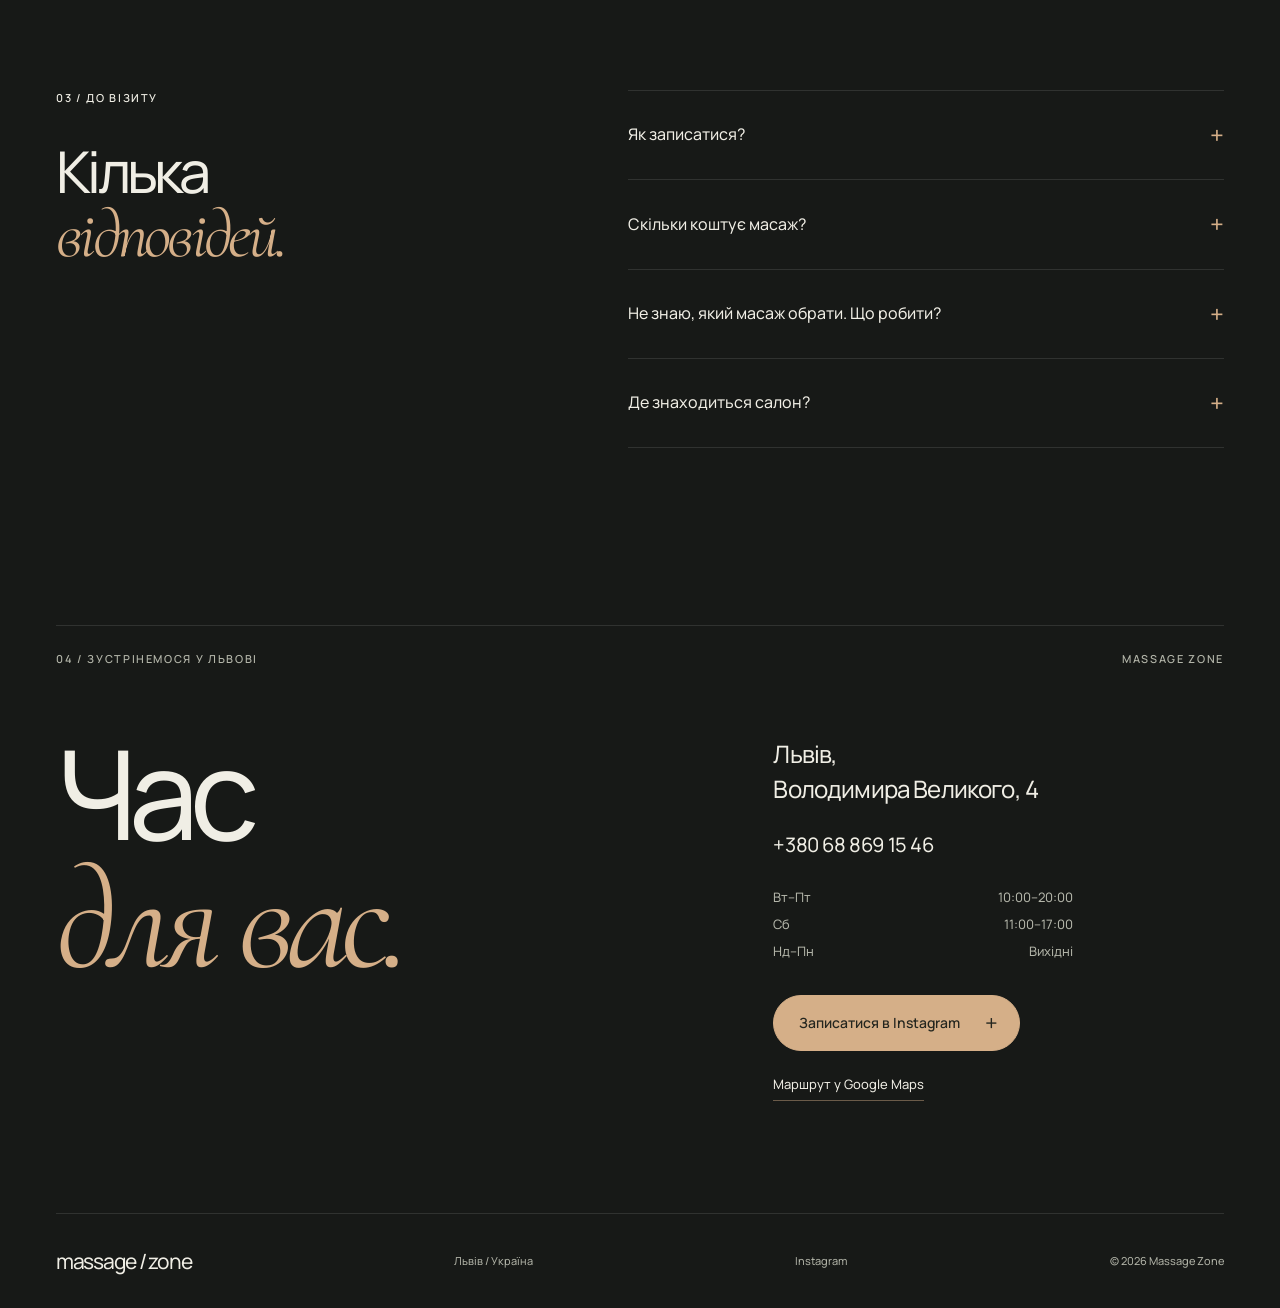
==== commit 9db59d77: "Add cinematic scroll reveals and sculpted amber ribbon" ====
--- a/index.html
+++ b/index.html
@@ -9,7 +9,9 @@
   <link rel="preconnect" href="https://fonts.googleapis.com"><link rel="preconnect" href="https://fonts.gstatic.com" crossorigin>
   <link href="https://fonts.googleapis.com/css2?family=Manrope:wght@400;450;500;550;600;650;700&family=Cormorant+Garamond:ital,wght@0,400;0,500;1,400;1,500&display=swap" rel="stylesheet">
   <link rel="stylesheet" href="./style.css">
-  <script src="./app.js" defer></script><script type="module" src="./scene.js"></script>
+  <link rel="stylesheet" href="./motion.css?v=2">
+  <script>try{if(sessionStorage.getItem('mz-page-transition')===location.pathname&&!matchMedia('(prefers-reduced-motion: reduce)').matches)document.documentElement.dataset.pageTransition='enter';sessionStorage.removeItem('mz-page-transition')}catch{}</script>
+  <script src="./app.js?v=2" defer></script><script type="module" src="./scene.js?v=2"></script>
 </head>
 <body>
   <a class="skip-link" href="#main">Перейти до вмісту</a>
--- a/style.css
+++ b/style.css
@@ -6,3 +6,4 @@
 @media(max-width:370px){.hero{height:770px}.hero-copy h1{font-size:48px}.hero-copy h1 em{font-size:1.13em}.sculpture-stage{top:335px;height:300px}.hero-aside{top:422px}.service-card{padding:22px}.section-heading h2,.faq h2{font-size:42px}.contact-main h2{font-size:80px}.studio-copy h1{font-size:65px}.pill{white-space:normal;text-align:left}}
 @media(prefers-reduced-motion:reduce){html{scroll-behavior:auto}*,*::before,*::after{animation:none!important;transition:none!important}.js .reveal{opacity:1}[data-depth]{transform:none!important}.service-card:hover{transform:none}.cursor{display:none!important}.custom-cursor,.custom-cursor a,.custom-cursor button,.custom-cursor summary,.custom-cursor canvas{cursor:auto}.page-curtain{display:none}}
 .hero{min-height:700px}.experience .eyebrow{font-size:10px;white-space:normal;text-align:center}@media(max-width:760px){.hero{min-height:0}.experience .eyebrow{font-size:10px;line-height:1.6}}
+@media(max-width:760px){.hero-aside .aside-note{display:none}}
--- a/motion.css
+++ b/motion.css
@@ -0,0 +1,33 @@
+/* The same depth language carries the hero, sections and page changes. */
+html{background:var(--bg)}
+[hidden]{display:none!important}
+.scroll-progress{position:fixed;inset:0 0 auto;height:2px;background:var(--accent);z-index:95;transform:scaleX(0);transform-origin:left;pointer-events:none;opacity:.8}
+.line-mask{display:block;overflow:hidden;padding-bottom:.17em;margin-bottom:-.17em;perspective:700px}
+.line-inner{display:block;transform-origin:0 100%}
+.js .scroll-reveal .line-inner{opacity:0;transform:translate3d(0,115%,0) rotate(2deg);transition:transform .6s var(--ease) var(--line-delay,0s),opacity .5s var(--ease) var(--line-delay,0s)}
+.js .scroll-reveal.visible .line-inner{opacity:1;transform:translate3d(0,0,0) rotate(0)}
+.hero-copy h1 em{line-height:1.05}
+.js .reveal{opacity:0;translate:0 40px;transition:opacity .6s var(--ease) var(--reveal-delay,0s),translate .6s var(--ease) var(--reveal-delay,0s)}
+.js .reveal.visible{opacity:1;translate:0 0}
+.js .service-card.reveal{translate:0 58px;transition:opacity .6s var(--ease) var(--reveal-delay,0s),translate .6s var(--ease) var(--reveal-delay,0s),transform .5s var(--ease),background .3s var(--ease),box-shadow .5s var(--ease)}
+.js .service-card.reveal.visible{translate:0 0}
+.hero-copy{opacity:calc(1 - var(--hero-scroll,0)*.5)}
+.hero-aside{opacity:calc(1 - var(--hero-scroll,0)*.3)}
+.stage-halo{background:radial-gradient(ellipse at 50% 49%,#c38c451c,transparent 66%)}
+.pause-section{clip-path:inset(0 var(--pause-inset,4%) round var(--pause-radius,48px));will-change:clip-path}
+.pause-content h2{position:relative;z-index:1}
+.photo-frame img{scale:1.04;transition:scale .6s var(--ease)}
+.studio-photo.visible .photo-frame img{scale:1}
+.page-curtain{background:linear-gradient(150deg,#e2c29e,#c49a70);transition:transform .6s var(--ease);transform:translate3d(0,101%,0);overflow:hidden}
+.page-curtain::before{content:'';position:absolute;inset:18% 12%;border:1px solid #17191716;border-radius:50%;transform:rotate(-28deg);scale:1.1;pointer-events:none}
+.page-curtain::after{content:'';position:absolute;inset:24% 6%;border:1px solid #17191712;border-radius:50%;transform:rotate(25deg);pointer-events:none}
+.page-curtain>span{position:relative;z-index:1;transform:translateY(25px);opacity:0;transition:transform .5s var(--ease),opacity .3s var(--ease);font-family:var(--serif);font-style:italic;font-size:clamp(44px,7vw,96px)}
+.page-curtain.active,html[data-page-transition='enter'] .page-curtain{transform:translate3d(0,0,0)}
+.page-curtain.active>span,html[data-page-transition='enter'] .page-curtain>span{transform:translateY(0);opacity:1}
+.page-curtain.exiting{transform:translate3d(0,-101%,0)}
+.page-curtain.exiting>span{transform:translateY(-30px);opacity:0}
+html[data-page-transition='enter'] .page-curtain{transition:none}
+main,.header,.footer{transition:opacity .5s var(--ease)}
+.page-leaving main,.page-leaving .header,.page-leaving .footer{opacity:.55}
+@media(max-width:760px){.js .reveal{translate:0 25px}.js .service-card.reveal{translate:0 35px;--reveal-delay:0s!important}.process-card{--reveal-delay:0s!important}.hero-copy h1 em{display:inline-block;font-size:1.12em;line-height:1.05}.line-mask{padding-bottom:.19em;margin-bottom:-.19em}.pause-section{--pause-inset:2%;--pause-radius:24px}}
+@media(prefers-reduced-motion:reduce){.js .reveal,.js .scroll-reveal .line-inner{opacity:1;translate:none;transform:none;transition:none}.pause-section{clip-path:none;will-change:auto}.hero-copy,.hero-aside{opacity:1}.page-curtain{display:none}.photo-frame img{scale:1}.scroll-progress{display:none}.page-leaving main,.page-leaving .header,.page-leaving .footer{opacity:1}}
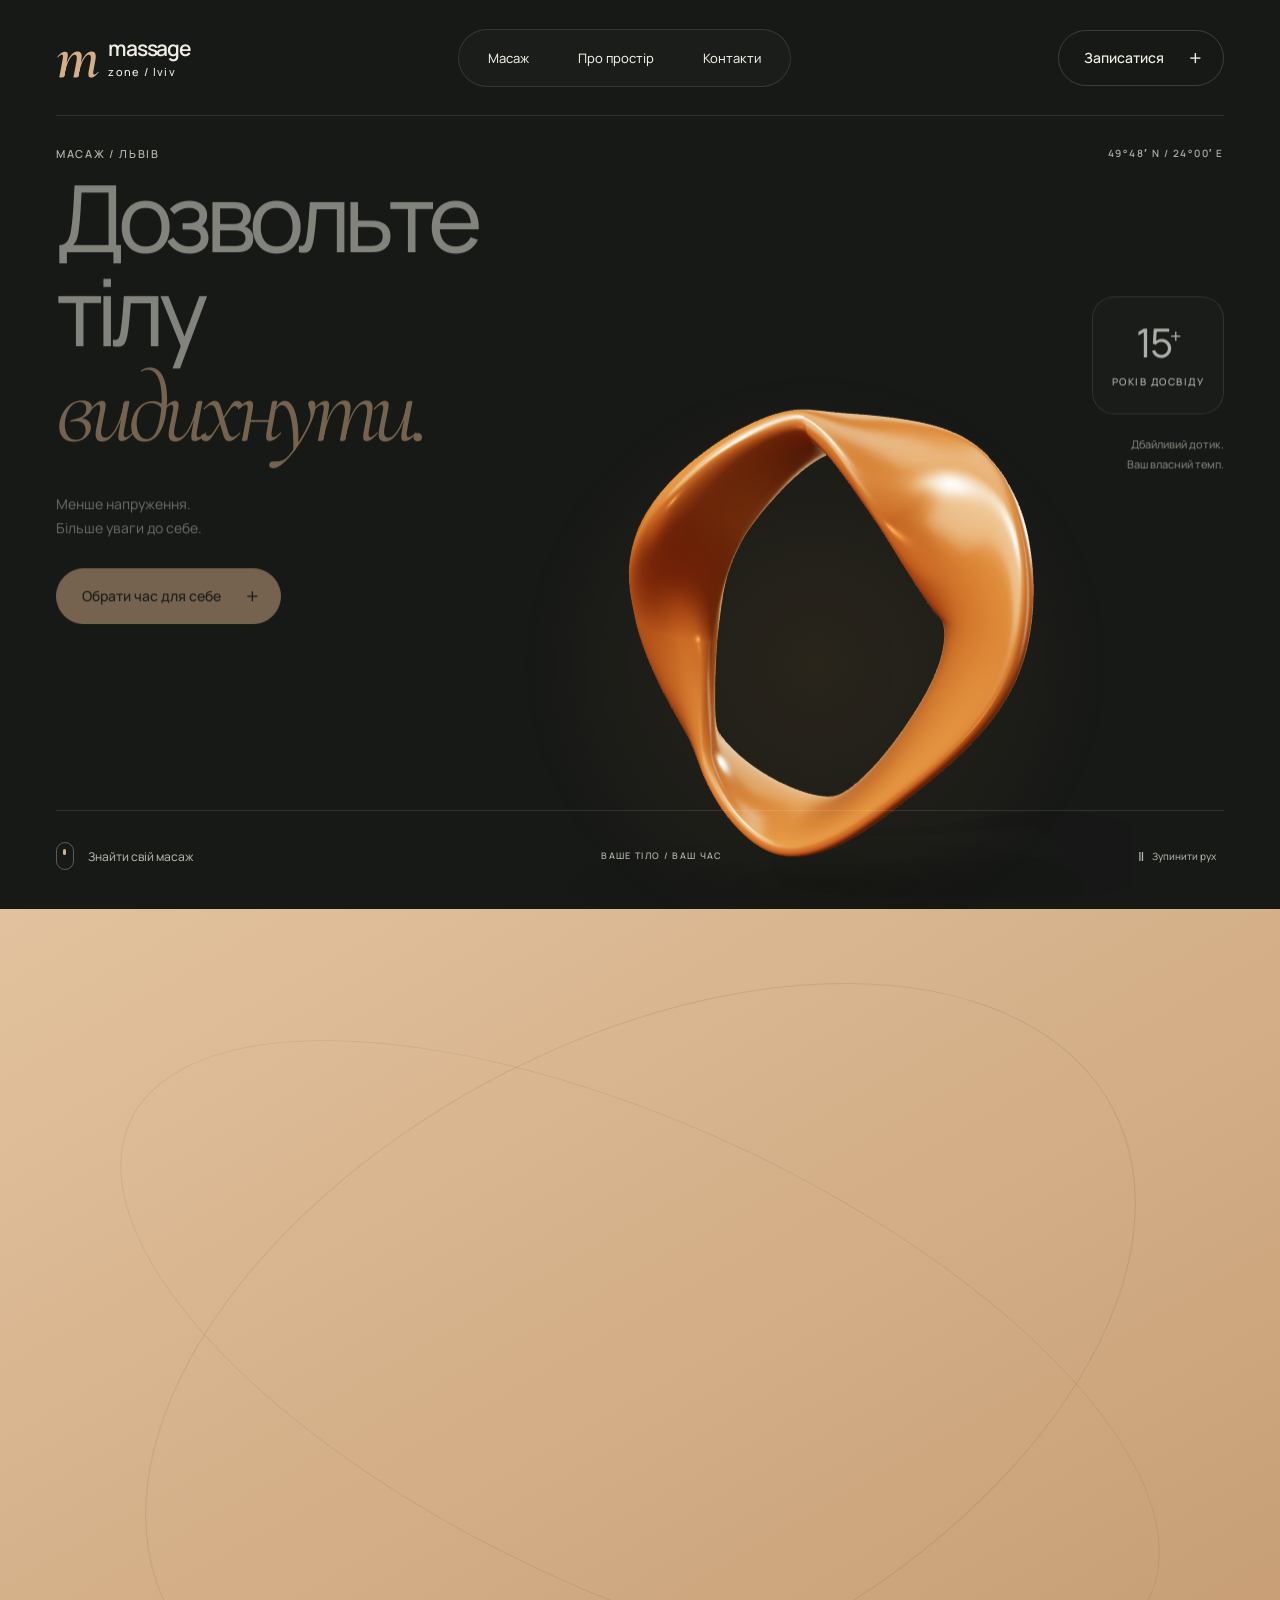
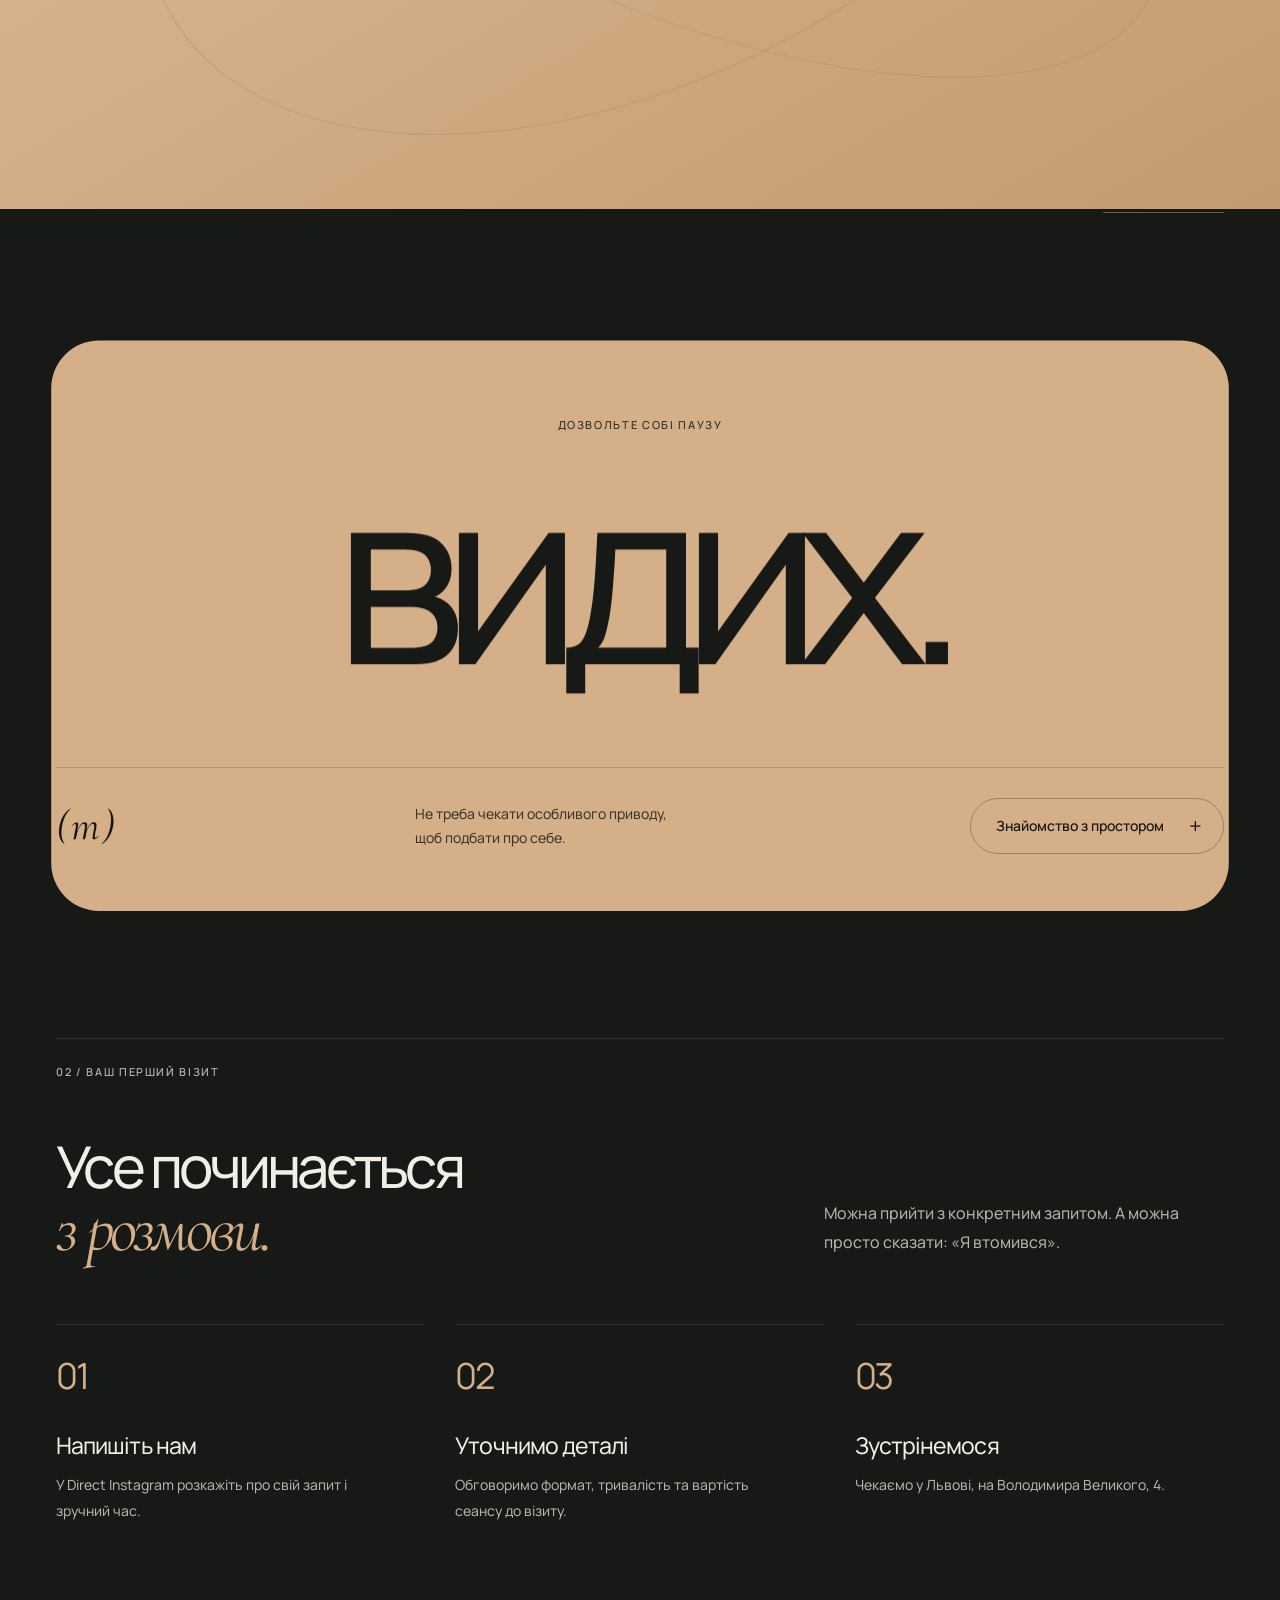
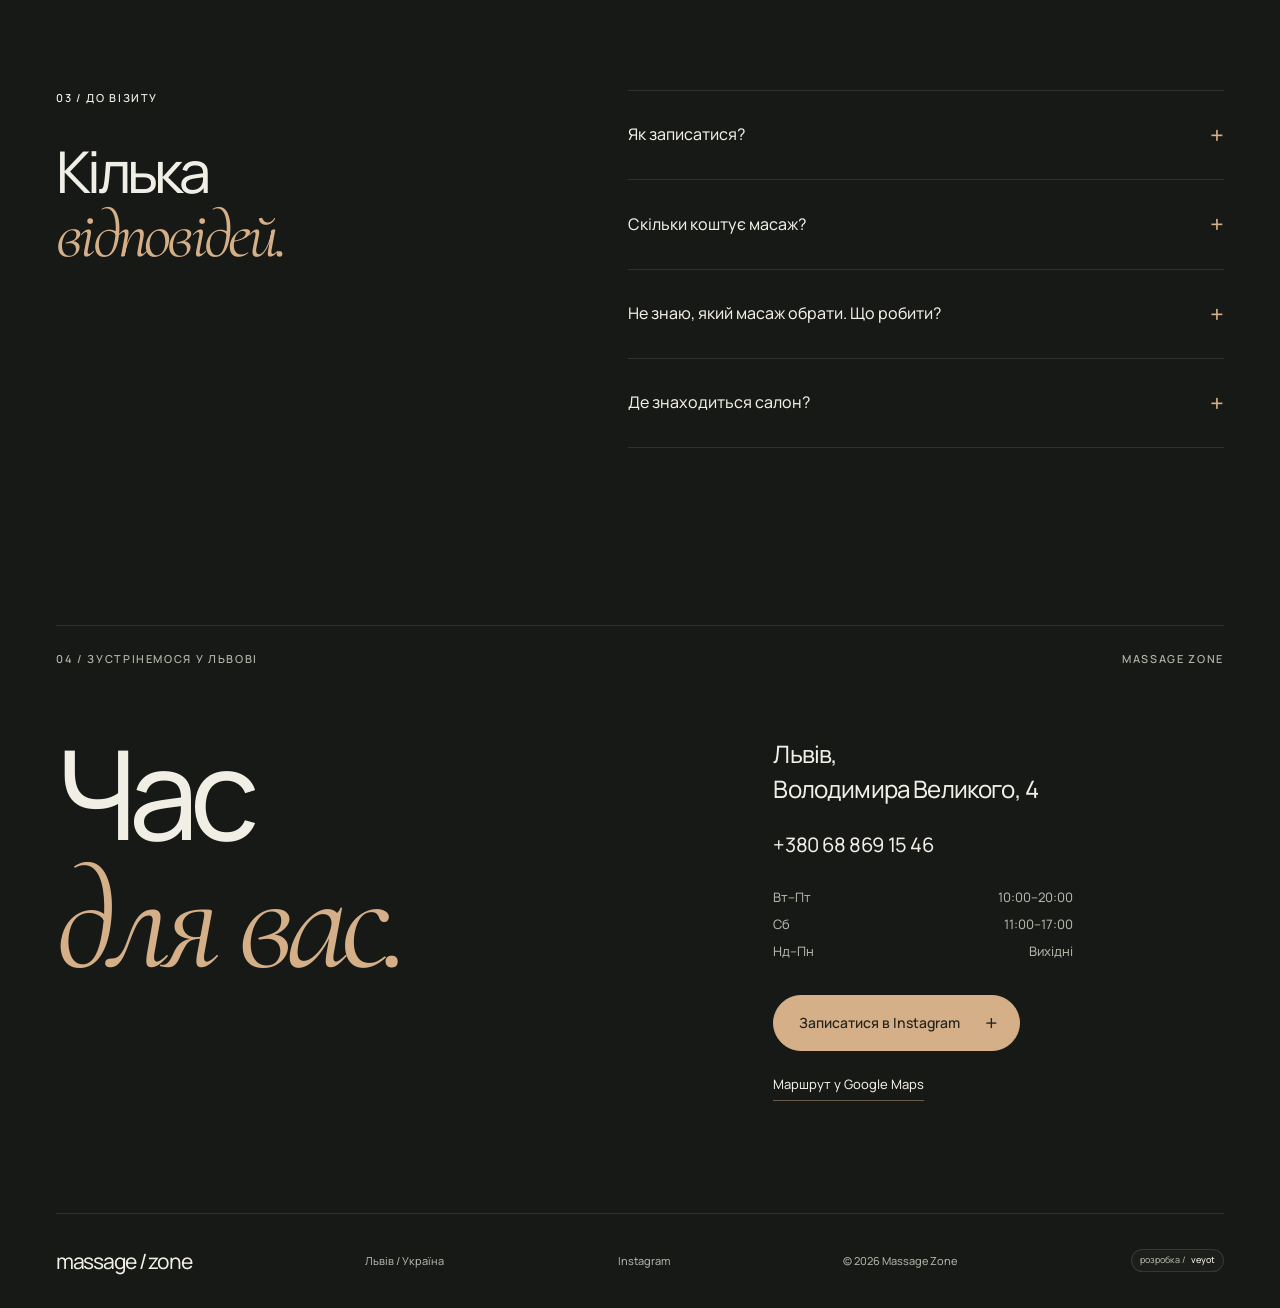
==== commit fbd78ea2: "Add discreet Veyot developer credit to both pages" ====
--- a/index.html
+++ b/index.html
@@ -9,7 +9,7 @@
   <link rel="preconnect" href="https://fonts.googleapis.com"><link rel="preconnect" href="https://fonts.gstatic.com" crossorigin>
   <link href="https://fonts.googleapis.com/css2?family=Manrope:wght@400;450;500;550;600;650;700&family=Cormorant+Garamond:ital,wght@0,400;0,500;1,400;1,500&display=swap" rel="stylesheet">
   <link rel="stylesheet" href="./style.css">
-  <link rel="stylesheet" href="./motion.css?v=2">
+  <link rel="stylesheet" href="./motion.css?v=3">
   <script>try{if(sessionStorage.getItem('mz-page-transition')===location.pathname&&!matchMedia('(prefers-reduced-motion: reduce)').matches)document.documentElement.dataset.pageTransition='enter';sessionStorage.removeItem('mz-page-transition')}catch{}</script>
   <script src="./app.js?v=2" defer></script><script type="module" src="./scene.js?v=2"></script>
 </head>
@@ -47,7 +47,7 @@
     <section class="faq section wrap" aria-labelledby="faq-title"><div class="faq-heading"><span class="eyebrow">03 / ДО ВІЗИТУ</span><h2 id="faq-title">Кілька<br><em>відповідей.</em></h2></div><div class="faq-list"><details><summary>Як записатися?<span aria-hidden="true">+</span></summary><p>Напишіть у <a href="https://www.instagram.com/massage.zone.lviv/" target="_blank" rel="noopener noreferrer">Direct Instagram</a> або зателефонуйте <a href="tel:+380688691546">+380 68 869 15 46</a>. Узгодимо зручний час і деталі сеансу.</p></details><details><summary>Скільки коштує масаж?<span aria-hidden="true">+</span></summary><p>Актуальну вартість і тривалість обраного сеансу уточнюйте в Instagram. Домовтеся про всі деталі перед візитом.</p></details><details><summary>Не знаю, який масаж обрати. Що робити?<span aria-hidden="true">+</span></summary><p>Почніть із того, що відчуваєте і чого очікуєте від візиту. У Massage Zone сеанси підбирають індивідуально.</p></details><details><summary>Де знаходиться салон?<span aria-hidden="true">+</span></summary><p>Львів, вул. Володимира Великого, 4. <a href="https://maps.app.goo.gl/EedyJrFYMkZ4gdkcA?g_st=ic" target="_blank" rel="noopener noreferrer">Відкрити маршрут у Google Maps</a>.</p></details></div></section>
     <section id="contacts" class="contacts section wrap" aria-labelledby="contact-title"><div class="section-label"><span class="eyebrow">04 / ЗУСТРІНЕМОСЯ У ЛЬВОВІ</span><span class="eyebrow">MASSAGE ZONE</span></div><div class="contact-main"><h2 id="contact-title">Час<br><em>для вас.</em></h2><div class="contact-info"><p class="contact-address">Львів,<br>Володимира Великого, 4</p><a class="phone" href="tel:+380688691546">+380 68 869 15 46</a><div class="hours"><span>Вт–Пт</span><span>10:00–20:00</span><span>Сб</span><span>11:00–17:00</span><span>Нд–Пн</span><span>Вихідні</span></div><div class="contact-actions"><a class="pill pill-warm" href="https://www.instagram.com/massage.zone.lviv/" target="_blank" rel="noopener noreferrer">Записатися в Instagram <span class="pill-symbol" aria-hidden="true">+</span></a><a class="text-link" href="https://maps.app.goo.gl/EedyJrFYMkZ4gdkcA?g_st=ic" target="_blank" rel="noopener noreferrer">Маршрут у Google Maps</a></div></div></div></section>
   </main>
-  <footer class="footer wrap"><a href="./index.html" class="footer-brand">massage / zone</a><span>Львів / Україна</span><a href="https://www.instagram.com/massage.zone.lviv/" target="_blank" rel="noopener noreferrer">Instagram</a><span>© <span class="year">2026</span> Massage Zone</span></footer>
+  <footer class="footer wrap"><a href="./index.html" class="footer-brand">massage / zone</a><span>Львів / Україна</span><a href="https://www.instagram.com/massage.zone.lviv/" target="_blank" rel="noopener noreferrer">Instagram</a><span>© <span class="year">2026</span> Massage Zone</span><a class="developer-credit" href="https://veyot-prod.space" target="_blank" rel="noopener noreferrer" aria-label="Розробник сайту — Veyot"><span>розробка /</span><strong>veyot</strong></a></footer>
   <dialog id="service-dialog" class="service-dialog"><button class="dialog-close" aria-label="Закрити опис">×</button><span class="eyebrow" id="dialog-tag"></span><h2 id="dialog-title"></h2><p id="dialog-description"></p><div class="dialog-note">Формат, тривалість і вартість уточнюємо індивідуально перед записом.</div><a class="pill pill-warm" href="https://www.instagram.com/massage.zone.lviv/" target="_blank" rel="noopener noreferrer">Обговорити сеанс в Instagram <span class="pill-symbol" aria-hidden="true">+</span></a></dialog>
 </body>
 </html>
--- a/motion.css
+++ b/motion.css
@@ -29,5 +29,10 @@
 html[data-page-transition='enter'] .page-curtain{transition:none}
 main,.header,.footer{transition:opacity .5s var(--ease)}
 .page-leaving main,.page-leaving .header,.page-leaving .footer{opacity:.55}
+.developer-credit{display:inline-flex;align-items:center;gap:5px;flex-shrink:0;padding:4px 8px;border:1px solid rgba(240,238,229,.12);border-radius:999px;background:rgba(240,238,229,.025);font-size:9px;line-height:1.4;color:var(--muted);white-space:nowrap;transition:color .3s var(--ease),border-color .3s var(--ease),background .3s var(--ease)}
+.developer-credit strong{font-weight:500;color:var(--ink)}
+.developer-credit:hover,.developer-credit:focus-visible{color:var(--ink);border-color:rgba(213,175,136,.4);background:rgba(213,175,136,.06)}
+.footer>a[href*="instagram.com"]:hover{color:var(--accent)}
+@media(max-width:760px){.developer-credit{grid-column:1/-1;justify-self:end;font-size:9px}.footer>span:nth-of-type(2){text-align:right}}
 @media(max-width:760px){.js .reveal{translate:0 25px}.js .service-card.reveal{translate:0 35px;--reveal-delay:0s!important}.process-card{--reveal-delay:0s!important}.hero-copy h1 em{display:inline-block;font-size:1.12em;line-height:1.05}.line-mask{padding-bottom:.19em;margin-bottom:-.19em}.pause-section{--pause-inset:2%;--pause-radius:24px}}
 @media(prefers-reduced-motion:reduce){.js .reveal,.js .scroll-reveal .line-inner{opacity:1;translate:none;transform:none;transition:none}.pause-section{clip-path:none;will-change:auto}.hero-copy,.hero-aside{opacity:1}.page-curtain{display:none}.photo-frame img{scale:1}.scroll-progress{display:none}.page-leaving main,.page-leaving .header,.page-leaving .footer{opacity:1}}
